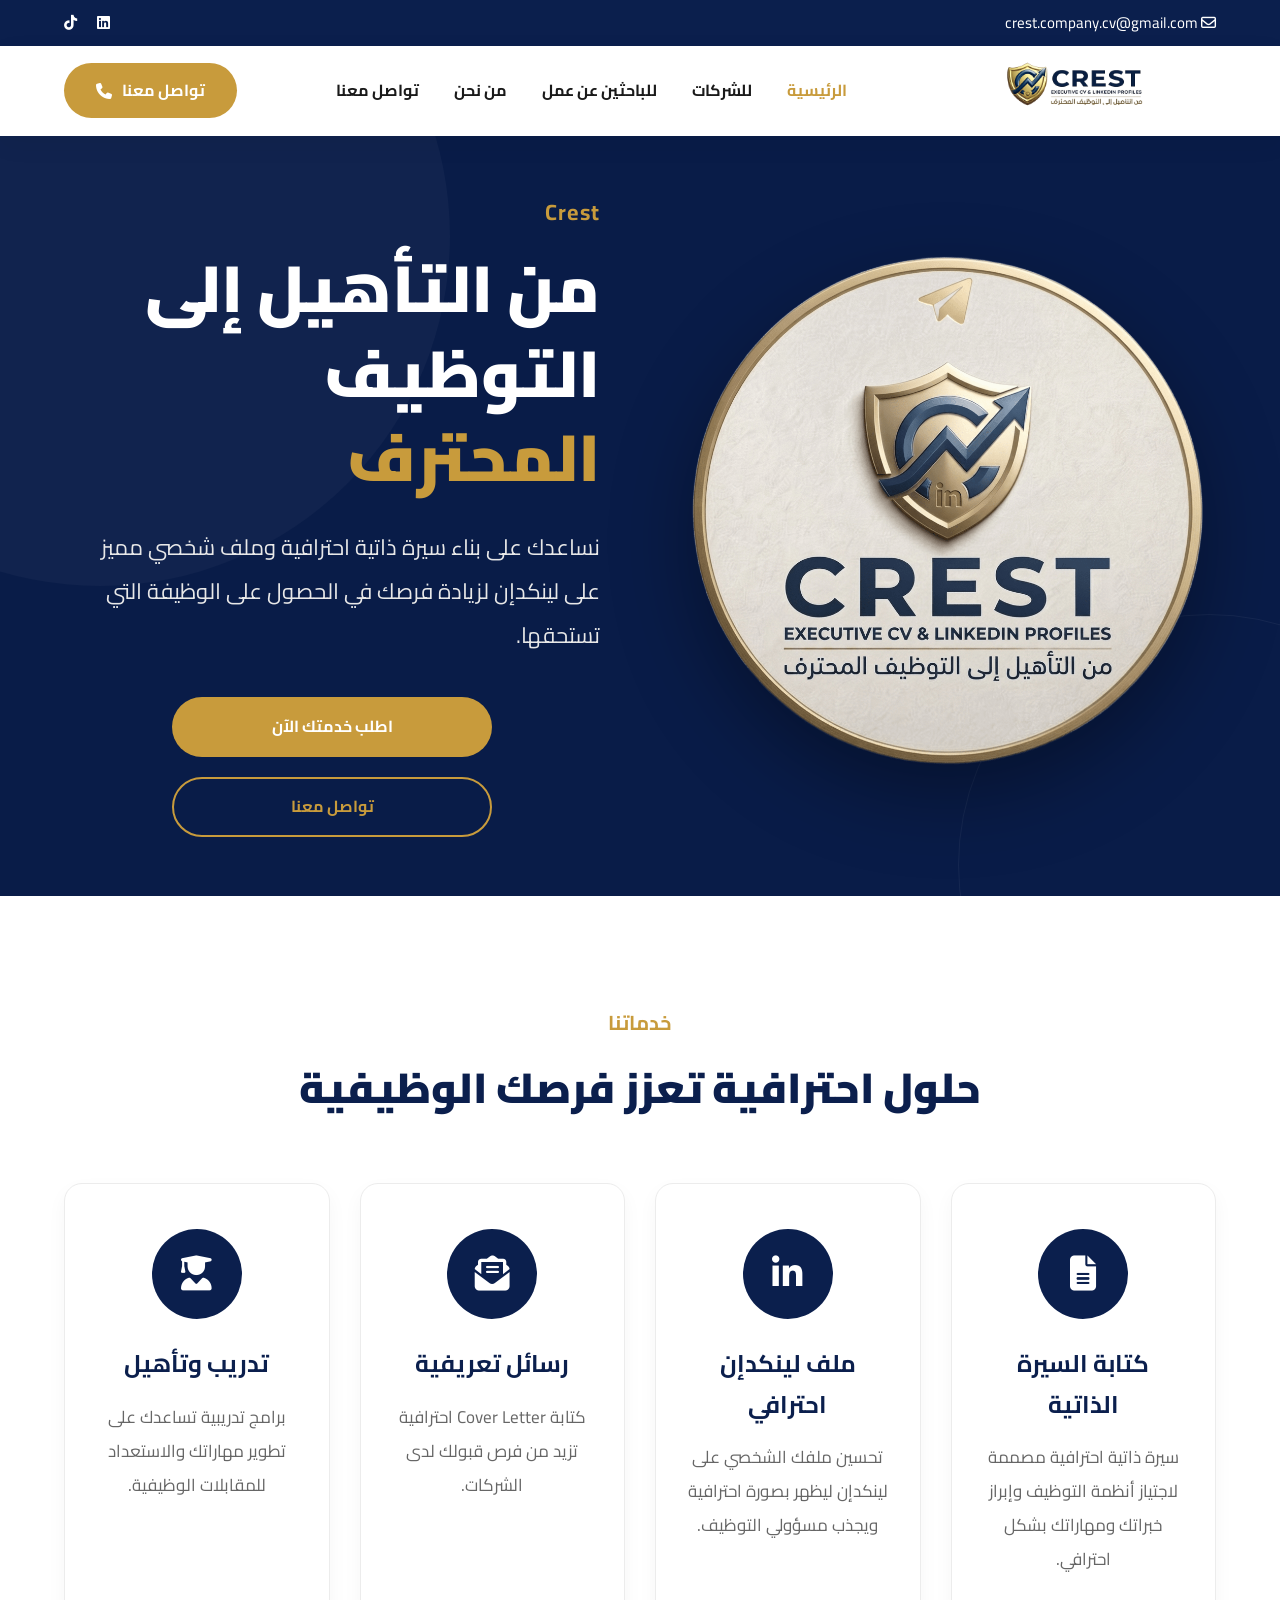
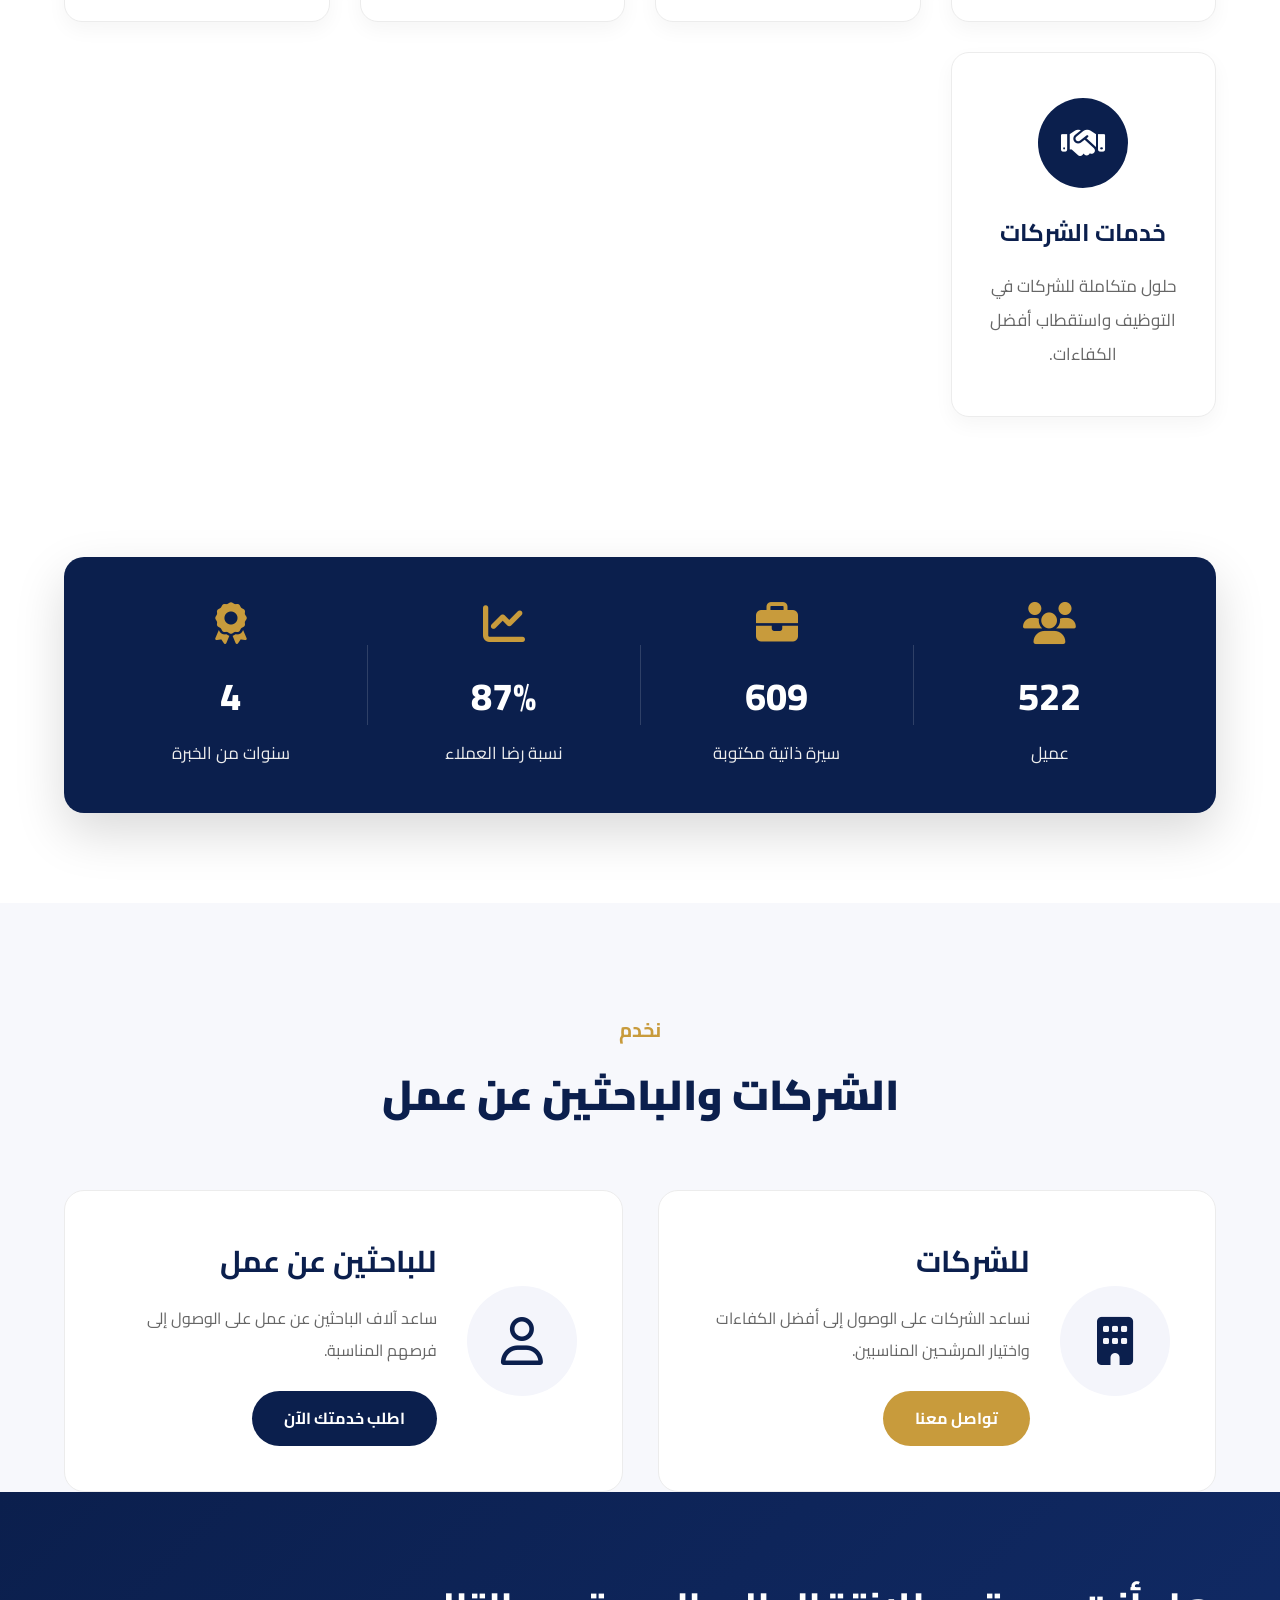
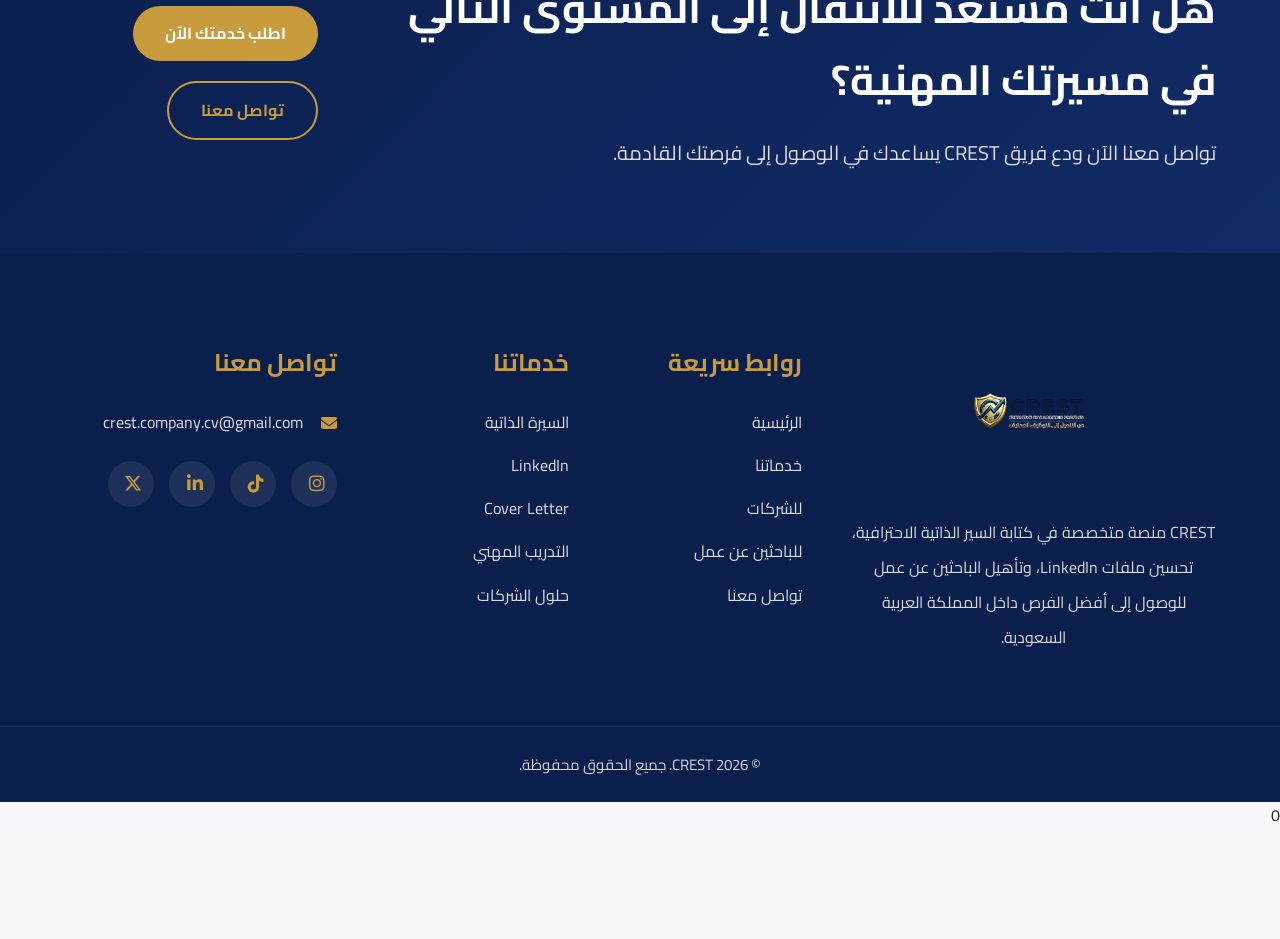
==== CREST/index.html @ f95379b5 "Google verification" ====
<!DOCTYPE html>
<html lang="ar" dir="rtl">

<head>

    <meta charset="UTF-8">
    <meta name="viewport" content="width=device-width, initial-scale=1.0">
    <meta name="google-site-verification" content="Z8TFWRILP4e37LYgR2bPrnrR2ME8YM6zNiNB2cB0xv8" />

    <title>CREST | Executive CV & LinkedIn Profiles</title>

    <!-- Google Font -->

    <link rel="preconnect" href="https://fonts.googleapis.com">

    <link rel="preconnect" href="https://fonts.gstatic.com" crossorigin>

    <link href="https://fonts.googleapis.com/css2?family=Cairo:wght@200;300;400;500;600;700;800;900&display=swap"
        rel="stylesheet">

    <!-- FontAwesome -->

    <link rel="stylesheet"
        href="https://cdnjs.cloudflare.com/ajax/libs/font-awesome/6.6.0/css/all.min.css">

    <!-- CSS -->

    <link rel="stylesheet" href="css/style.css">

    <link rel="stylesheet" href="css/responsive.css">

</head>

<body>

<!-- ===========================
Top Bar
=========================== -->

<div class="top-bar">

    <div class="container">

        <div class="top-right">

            <a href="https://mail.google.com/mail/?view=cm&fs=1&to=crest.company.cv@gmail.com" target="_blank">

                 <i class="fa-regular fa-envelope"></i>

                crest.company.cv@gmail.com

            </a>

            <a href="tel:+966551234567">

                

    
            </a>

        </div>

        <div class="top-left">

            <a href="#">

                <i class="fab fa-linkedin"></i>

            </a>

         <a href="https://www.tiktok.com/@crest_cv" target="_blank">
    <i class="fab fa-tiktok"></i>
</a>

        </div>

    </div>

</div>

<!-- ===========================
Navbar
=========================== -->

<header>
<nav class="navbar">

<div class="container">

<div class="logo">
    <a href="index.html">
        <img src="images/logo.png" alt="CREST Logo">
    </a>
</div>
    
<ul class="nav-links">

<li><a class="active" href="#">الرئيسية</a></li>

<li><a href="#">للشركات</a></li>

<li><a href="#">للباحثين عن عمل</a></li>

<li><a href="#">من نحن</a></li>

<li><a href="#">تواصل معنا</a></li>

</ul>

<a href="#" class="main-btn">

تواصل معنا

<i class="fa-solid fa-phone"></i>

</a>

<div class="menu" id="menu-btn">

    <i class="fa-solid fa-bars"></i>
</div>

</div>

</nav>

</header>

<!-- ===========================
Hero Section
=========================== -->

<section class="hero">

    <div class="container hero-container">

        <div class="hero-image">
            <img src="images/crest-hero.png" alt="CREST">
        </div>

        <div class="hero-content">

            <span class="small-title">
                Crest
            </span>

            <h1>
                من التأهيل إلى التوظيف
                <span>المحترف</span>
            </h1>

            <p>
                نساعدك على بناء سيرة ذاتية احترافية وملف شخصي مميز على لينكدإن
                لزيادة فرصك في الحصول على الوظيفة التي تستحقها.
            </p>

            <div class="hero-buttons">

                <a href="#" class="gold-btn">
                    اطلب خدمتك الآن
                </a>

                <a href="#" class="border-btn">
                    تواصل معنا
                </a>

            </div>

        </div>

    </div>

</section>

<!-- ===================================
Services Section
=================================== -->

<section class="services">

    <div class="container">

        <span class="section-subtitle">
            خدماتنا
        </span>

        <h2 class="section-title">
            حلول احترافية تعزز فرصك الوظيفية
        </h2>

        <div class="services-grid">

            <!-- Card 1 -->

            <div class="service-card">

                <div class="icon">

                    <i class="fa-solid fa-file-lines"></i>

                </div>

                <h3>كتابة السيرة الذاتية</h3>

                <p>
                    سيرة ذاتية احترافية مصممة لاجتياز أنظمة التوظيف
                    وإبراز خبراتك ومهاراتك بشكل احترافي.
                </p>

            </div>

            <!-- Card 2 -->

            <div class="service-card">

                <div class="icon">

                    <i class="fab fa-linkedin-in"></i>

                </div>

                <h3>ملف لينكدإن احترافي</h3>

                <p>
                    تحسين ملفك الشخصي على لينكدإن ليظهر
                    بصورة احترافية ويجذب مسؤولي التوظيف.
                </p>

            </div>

            <!-- Card 3 -->

            <div class="service-card">

                <div class="icon">

                    <i class="fa-solid fa-envelope-open-text"></i>

                </div>

                <h3>رسائل تعريفية</h3>

                <p>
                    كتابة Cover Letter احترافية تزيد
                    من فرص قبولك لدى الشركات.
                </p>

            </div>

            <!-- Card 4 -->

            <div class="service-card">

                <div class="icon">

                    <i class="fa-solid fa-user-graduate"></i>

                </div>

                <h3>تدريب وتأهيل</h3>

                <p>
                    برامج تدريبية تساعدك على تطوير
                    مهاراتك والاستعداد للمقابلات الوظيفية.
                </p>

            </div>

            <!-- Card 5 -->

            <div class="service-card">

                <div class="icon">

                    <i class="fa-solid fa-handshake"></i>

                </div>

                <h3>خدمات الشركات</h3>

                <p>
                    حلول متكاملة للشركات في التوظيف
                    واستقطاب أفضل الكفاءات.
                </p>

            </div>

        </div>

    </div>

</section>

<!-- ===================================
Statistics
=================================== -->

<section class="stats">

    <div class="container">

        <div class="stats-box">

            <div class="stat">
                <i class="fa-solid fa-users"></i>
                <h3 class="counter" data-target="2750">0</h3>
                <span>عميل</span>
            </div>

            <div class="stat">
                <i class="fa-solid fa-briefcase"></i>
                <h3 class="counter" data-target="3247">0</h3>
                <span>سيرة ذاتية مكتوبة</span>
            </div>

            <div class="stat">
                <i class="fa-solid fa-chart-line"></i>
                <h3 class="counter percent" data-target="95">0</h3>
                <span>نسبة رضا العملاء</span>
            </div>

            <div class="stat">
                <i class="fa-solid fa-award"></i>
                <h3 class="counter" data-target="4">0</h3>
                <span>سنوات من الخبرة</span>
            </div>

        </div>

    </div>

</section>

<!-- ===================================
For Companies & Job Seekers
=================================== -->

<section class="clients">

    <div class="container">

        <span class="section-subtitle">

            نخدم

        </span>

        <h2 class="section-title">

            الشركات والباحثين عن عمل

        </h2>

        <div class="client-wrapper">

            <!-- Companies -->

            <div class="client-box">

                <div class="client-icon">

                    <i class="fa-solid fa-building"></i>

                </div>

                <div class="client-content">

                    <h3>

                        للشركات

                    </h3>

                    <p>

                        نساعد الشركات على الوصول إلى أفضل
                        الكفاءات واختيار المرشحين المناسبين.

                    </p>

                    <a href="#" class="gold-btn">

                        تواصل معنا

                    </a>

                </div>

            </div>

            <!-- Job Seekers -->

            <div class="client-box">

                <div class="client-icon">

                    <i class="fa-regular fa-user"></i>

                </div>

                <div class="client-content">

                    <h3>

                        للباحثين عن عمل

                    </h3>

                    <p>

                        ساعد آلاف الباحثين عن عمل على
                        الوصول إلى فرصهم المناسبة.

                    </p>

                    <a href="#" class="blue-btn">

                        اطلب خدمتك الآن

                    </a>

                </div>

            </div>

        </div>

    </div>

<!-- ===================================
Contact Banner
=================================== -->

<section class="contact-banner">

    <div class="container">

        <div class="banner-content">

            <h2>
                هل أنت مستعد للانتقال إلى المستوى التالي في مسيرتك المهنية؟
            </h2>

            <p>
                تواصل معنا الآن ودع فريق CREST يساعدك في الوصول إلى فرصتك القادمة.
            </p>

        </div>

        <div class="banner-buttons">

            <a href="#" class="gold-btn">

                اطلب خدمتك الآن

            </a>

            <a href="#" class="border-btn">

                تواصل معنا

            </a>

        </div>

    </div>

</section>

<!-- ===================================
Footer
=================================== -->

<footer>

    <div class="container footer-grid">

        <!-- Logo -->

        <div class="footer-about">

            <img src="images/logo.png" class="footer-logo" alt="logo">

            <p>

                CREST منصة متخصصة في كتابة السير الذاتية الاحترافية،
                تحسين ملفات LinkedIn، وتأهيل الباحثين عن عمل للوصول
                إلى أفضل الفرص داخل المملكة العربية السعودية.

            </p>

        </div>

        <!-- Links -->

        <div class="footer-links">

            <h3>

                روابط سريعة

            </h3>

            <ul>

                <li><a href="#">الرئيسية</a></li>

                <li><a href="#">خدماتنا</a></li>

                <li><a href="#">للشركات</a></li>

                <li><a href="#">للباحثين عن عمل</a></li>

                <li><a href="#">تواصل معنا</a></li>

            </ul>

        </div>

        <!-- Services -->

        <div class="footer-links">

            <h3>

                خدماتنا

            </h3>

            <ul>

                <li><a href="#">السيرة الذاتية</a></li>

                <li><a href="#">LinkedIn</a></li>

                <li><a href="#">Cover Letter</a></li>

                <li><a href="#">التدريب المهني</a></li>

                <li><a href="#">حلول الشركات</a></li>

            </ul>

        </div>

        <!-- Contact -->

        <div class="footer-contact">

            <h3>

                تواصل معنا

            </h3>

            <p>

                <i class="fa-solid fa-envelope"></i>

                crest.company.cv@gmail.com

            </p>

         

            <div class="footer-social">

                <a href="https://www.instagram.com/crest_cv?igsh=MThjczRrYXMxOHI5dg==" target="_blank">

                        <i class="fab fa-instagram"></i>

                </a>

                <a href="https://www.tiktok.com/@crest_cv?_r=1&_t=ZS-98T04hACArZ" target="_blank">

                    <i class="fab fa-tiktok"></i>

                </a>

                <a href="#">

                    <i class="fab fa-linkedin-in"></i>

                </a>

                <a href="https://x.com/Crest_CV" target="_blank">

                    <i class="fab fa-x-twitter"></i>

                </a>

            </div>

        </div>

    </div>

    <!-- Copyright -->

    <div class="copyright">

        © 2026 CREST. جميع الحقوق محفوظة.

    </div>

</footer>0

<!-- ===================================
JavaScript
=================================== -->

<script src="js/script.js"></script>

</a>
</body>

</html>
---- CREST/css/style.css ----
/*=========================================
CREST WEBSITE
Author : ChatGPT
==========================================*/

*{
    margin:0;
    padding:0;
    box-sizing:border-box;
}

html{
    scroll-behavior:smooth;
}

body{

    font-family:'Cairo',sans-serif;

    background:#ffffff;

    color:#222;

    line-height:1.7;

    overflow-x:hidden;

}

img{

    max-width:100%;

    display:block;

}

a{

    text-decoration:none;

}

ul{

    list-style:none;

}

.container{

    width:90%;

    max-width:1250px;

    margin:auto;

}

/*=========================================
Colors
==========================================*/

:root{

    --blue:#0B1F4D;

    --gold:#C89B3C;

    --light:#F7F8FC;

    --dark:#1A1A1A;

    --gray:#777;

    --white:#ffffff;

    --transition:.35s ease;

}

/*=========================================
Top Bar
==========================================*/

.top-bar{

    background:var(--blue);

    color:#fff;

    padding:10px 0;

    font-size:15px;

}

.top-bar .container{

    display:flex;

    justify-content:space-between;

    align-items:center;

}

.top-right,

.top-left{

    display:flex;

    align-items:center;

    gap:20px;

}

.top-right a,

.top-left a{

    color:#fff;

    transition:.3s;

}

.top-right a:hover,

.top-left a:hover{

    color:var(--gold);

}

/*=========================================
Navbar
==========================================*/

header{

    position:sticky;

    top:0;

    z-index:999;

    background:#fff;

    box-shadow:0 8px 25px rgba(0,0,0,.05);

}

.navbar{

    height:90px;

}

.navbar .container{

    display:flex;

    justify-content:space-between;

    align-items:center;

    height:100%;

}

.logo img{
    width:120px;
    max-width:100%;
}

.nav-links{

    display:flex;

    gap:35px;

}

.nav-links li a{

    color:var(--dark);

    font-weight:700;

    transition:.3s;

    position:relative;

}

.nav-links li a:hover{

    color:var(--gold);

}

.nav-links li a.active{

    color:var(--gold);

}

.nav-links li a::after{

    content:"";

    position:absolute;

    bottom:-8px;

    right:0;

    width:0;

    height:2px;

    background:var(--gold);

    transition:.35s;

}

.nav-links li a:hover::after{

    width:100%;

}

/*=========================================
Buttons
==========================================*/

.main-btn,

.gold-btn,

.border-btn,

.blue-btn{

    display:inline-flex;

    align-items:center;

    justify-content:center;

    gap:10px;

    border-radius:50px;

    padding:14px 32px;

    font-weight:700;

    transition:.35s;

    cursor:pointer;

}

.main-btn{

    background:var(--gold);

    color:#fff;

}

.main-btn:hover{

    background:var(--blue);

}

.gold-btn{

    background:var(--gold);

    color:#fff;

}

.gold-btn:hover{

    transform:translateY(-5px);

    background:var(--blue);

}

.border-btn{

    border:2px solid var(--gold);

    color:var(--gold);

}

.border-btn:hover{

    background:var(--gold);

    color:#fff;

}

.blue-btn{

    background:var(--blue);

    color:#fff;

}

.blue-btn:hover{

    background:var(--gold);

}

/*=========================================
Menu Icon
==========================================*/

.menu{
    display:none;
    font-size:30px;
    cursor:pointer;
    color:#0B1F4D;
}

/*=========================================
Hero Section
==========================================*/

.hero{

    position:relative;

    background:linear-gradient(rgba(9,28,72,.92),rgba(9,28,72,.92)),
    url("../images/hero-bg.jpg") center center/cover no-repeat;

    min-height:760px;

    display:flex;

    align-items:center;

    overflow:hidden;

}

.hero::before{

    content:"";

    position:absolute;

    width:700px;

    height:700px;

    border-radius:50%;

    background:rgba(255,255,255,.03);

    top:-250px;

    left:-250px;

}

.hero::after{

    content:"";

    position:absolute;

    width:500px;

    height:500px;

    border-radius:50%;

    border:1px solid rgba(255,255,255,.05);

    bottom:-220px;

    right:-180px;

}

.hero-container{

    display:grid;

    grid-template-columns:1fr 1fr;

    align-items:center;

    gap:80px;

    position:relative;

    z-index:2;

}

.hero-content{

    color:#fff;

}

.small-title{

    display:inline-block;

    color:var(--gold);

    font-size:22px;

    font-weight:700;

    margin-bottom:15px;

    letter-spacing:1px;

}

.hero-content h1{

    font-size:65px;

    line-height:1.3;

    font-weight:900;

    margin-bottom:25px;

}

.hero-content h1 span{

    color:var(--gold);

}

.hero-content p{

    font-size:22px;

    color:#e8e8e8;

    line-height:2;

    max-width:620px;

    margin-bottom:40px;

}

.hero-buttons{

    display:flex;

    gap:20px;

    flex-wrap:wrap;

}

.hero-buttons .gold-btn{

    min-width:220px;

    height:60px;

}

.hero-buttons .border-btn{

    min-width:220px;

    height:60px;

}

/*=========================================
Hero Image
==========================================*/

.hero-image{

    display:flex;

    justify-content:center;

    align-items:center;

    position:relative;

}

.hero-image img{

    width:520px;

    max-width:100%;

    animation:floatImage 5s ease-in-out infinite;

    filter:drop-shadow(0 30px 40px rgba(0,0,0,.35));

}

@keyframes floatImage{

    0%{

        transform:translateY(0);

    }

    50%{

        transform:translateY(-18px);

    }

    100%{

        transform:translateY(0);

    }

}

/*=========================================
Section Title
==========================================*/

.section-subtitle{

    display:block;

    text-align:center;

    color:var(--gold);

    font-size:20px;

    font-weight:700;

    margin-bottom:12px;

}

.section-title{

    text-align:center;

    font-size:42px;

    color:var(--blue);

    margin-bottom:60px;

    font-weight:900;

}

/*=========================================
Services
==========================================*/

.services{

    padding:110px 0;

    background:#fff;

}

.services-grid{

    display:grid;

    grid-template-columns:repeat(auto-fit,minmax(230px,1fr));

    gap:30px;

}

.service-card{

    background:#fff;

    border-radius:18px;

    padding:45px 30px;

    text-align:center;

    border:1px solid #ececec;

    transition:.35s;

    box-shadow:0 8px 20px rgba(0,0,0,.04);

}

.service-card:hover{

    transform:translateY(-12px);

    box-shadow:0 25px 45px rgba(0,0,0,.12);

}

.service-card .icon{

    width:90px;

    height:90px;

    margin:auto;

    border-radius:50%;

    background:var(--blue);

    color:#fff;

    display:flex;

    justify-content:center;

    align-items:center;

    font-size:35px;

    margin-bottom:25px;

    transition:.35s;

}

.service-card:hover .icon{

    background:var(--gold);

}

.service-card h3{

    font-size:24px;

    color:var(--blue);

    margin-bottom:15px;

}

.service-card p{

    color:#666;

    line-height:2;

    font-size:17px;

}

/*=========================================
Statistics
==========================================*/

.stats{

    padding:30px 0 90px;

    background:#fff;

}

.stats-box{

    background:var(--blue);

    border-radius:20px;

    padding:45px;

    display:grid;

    grid-template-columns:repeat(4,1fr);

    gap:30px;

    color:#fff;

    box-shadow:0 20px 50px rgba(0,0,0,.15);

}

.stat{

    text-align:center;

    position:relative;

}

.stat:not(:last-child)::after{

    content:"";

    position:absolute;

    left:-15px;

    top:50%;

    transform:translateY(-50%);

    width:1px;

    height:80px;

    background:rgba(255,255,255,.15);

}

.stat i{

    font-size:42px;

    color:var(--gold);

    margin-bottom:20px;

}

.stat h3{

    font-size:38px;

    margin-bottom:10px;

    font-weight:800;

}

.stat span{

    color:#eee;

    font-size:17px;

}

/*=========================================
Companies & Job Seekers
==========================================*/

.clients{

    padding:110px 0;

    background:var(--light);

}

.client-wrapper{

    display:grid;

    grid-template-columns:repeat(2,1fr);

    gap:35px;

}

.client-box{

    background:#fff;

    border-radius:20px;

    padding:45px;

    display:flex;

    align-items:center;

    gap:30px;

    transition:.35s;

    border:1px solid #ececec;

}

.client-box:hover{

    transform:translateY(-10px);

    box-shadow:0 25px 45px rgba(0,0,0,.12);

}

.client-icon{

    width:110px;

    height:110px;

    border-radius:50%;

    background:#f4f5fb;

    display:flex;

    justify-content:center;

    align-items:center;

    flex-shrink:0;

}

.client-icon i{

    font-size:48px;

    color:var(--blue);

}

.client-content h3{

    color:var(--blue);

    font-size:30px;

    margin-bottom:15px;

}

.client-content p{

    color:#666;

    line-height:2;

    margin-bottom:25px;

}

/*=========================================
Contact Banner
==========================================*/

.contact-banner{

    background:linear-gradient(135deg,var(--blue),#112b67);

    padding:80px 0;

    color:#fff;

}

.contact-banner .container{

    display:flex;

    justify-content:space-between;

    align-items:center;

    gap:40px;

}

.banner-content h2{

    font-size:42px;

    margin-bottom:18px;

}

.banner-content p{

    color:#ddd;

    font-size:20px;

    line-height:2;

}

.banner-buttons{

    display:flex;

    gap:20px;

    flex-wrap:wrap;

}

/*=========================================
Footer
==========================================*/

footer{

    background:var(--blue);

    color:#fff;

    padding:90px 0 0;

}

.footer-grid{

    display:grid;

    grid-template-columns:2fr 1fr 1fr 1.5fr;

    gap:50px;

}

.footer-logo{

    width:220px;

    margin-bottom:25px;

}

.footer-about p{

    color:#d8d8d8;

    line-height:2.2;

    font-size:16px;

}

.footer-links h3,

.footer-contact h3{

    color:var(--gold);

    margin-bottom:25px;

    font-size:24px;

}

.footer-links ul{

    display:flex;

    flex-direction:column;

    gap:16px;

}

.footer-links a{

    color:#ddd;

    transition:.35s;

}

.footer-links a:hover{

    color:var(--gold);

    padding-right:8px;

}

.footer-contact p{

    display:flex;

    align-items:center;

    gap:12px;

    margin-bottom:18px;

    color:#ddd;

}

.footer-contact i{

    color:var(--gold);

    width:22px;

}

.footer-social{

    display:flex;

    gap:15px;

    margin-top:25px;

}

.footer-social a{

    width:46px;

    height:46px;

    border-radius:50%;

    background:rgba(255,255,255,.08);

    color:#fff;

    display:flex;

    justify-content:center;

    align-items:center;

    transition:.35s;

    font-size:18px;

}

.footer-social a:hover{

    background:var(--gold);

    transform:translateY(-6px);

}

.copyright{

    margin-top:70px;

    border-top:1px solid rgba(255,255,255,.08);

    text-align:center;

    padding:25px 0;

    color:#d6d6d6;

    font-size:15px;

}

/*=========================================
WhatsApp Button
==========================================*/

.whatsapp{

    position:fixed;

    right:30px;

    bottom:30px;

    width:68px;

    height:68px;

    border-radius:50%;

    background:#25D366;

    color:#fff;

    display:flex;

    justify-content:center;

    align-items:center;

    font-size:34px;

    box-shadow:0 10px 30px rgba(0,0,0,.25);

    z-index:9999;

    transition:.35s;

}

.whatsapp:hover{

    transform:scale(1.1);

}

/*=========================================
General Animation
==========================================*/

.fade-up{

    opacity:0;

    transform:translateY(40px);

    transition:1s;

}

.fade-up.active{

    opacity:1;

    transform:translateY(0);

}

.shadow{

    box-shadow:0 15px 40px rgba(0,0,0,.12);

}
.logo img{
    width:270px;
    max-width:100%;
    height:auto;
}

.hero{
    background:
linear-gradient(rgba(9,28,72,92), rgba(9,28,72,92)),
        url("../images/hero-bg.jpg");
     background-size: cover;
    background-position: center;
    background-repeat: no-repeat;
}
@media (max-width:768px){

    .menu{
        display:block !important;
    }

    .nav-links{
        display:none !important;
        flex-direction:column;
        width:100%;
        background:#fff;
    }

    .nav-links.active{
        display:flex !important;
    }

}
---- CREST/css/responsive.css ----
@media (max-width:768px){

    .container{
        width:95%;
    }

    /* الشريط العلوي */
    .top-bar .container{
        display:flex;
        justify-content:space-between;
        align-items:center;
        flex-wrap:wrap;
        gap:10px;
    }

    .top-left,
    .top-right{
        width:auto;
        display:flex;
        align-items:center;
        gap:12px;
    }

    /* شريط التنقل */
    .navbar{
        height:auto;
        padding:15px 0;
    }

    .navbar .container{
        display:flex;
        justify-content:space-between;
        align-items:center;
        flex-wrap:wrap;
        gap:15px;
    }

    .logo img{
        width:120px;
    }

    .nav-links{
        display:flex;
        flex-direction:row;
        justify-content:center;
        flex-wrap:wrap;
        gap:20px;
    }

    .main-btn{
        display:none;
    }

    /* الهيرو */
    .hero-container{
        display:flex;
        flex-direction:column-reverse;
        align-items:center;
        text-align:center;
        gap:30px;
    }

    .hero-content h1{
        font-size:42px;
        line-height:1.3;
    }

    .hero-content p{
        font-size:18px;
    }

    .hero-image img{
        width:280px;
    }

    /* الخدمات */
    .services-grid{
        grid-template-columns:1fr;
    }

    /* الإحصائيات */
    .stats-box{
        grid-template-columns:1fr 1fr;
    }

    /* الشركات */
    .client-wrapper{
        grid-template-columns:1fr;
    }

    /* الفوتر */
    .footer-grid{
        grid-template-columns:1fr;
        text-align:center;
    }

    .footer-social{
        justify-content:center;
    }

    .banner-content,
    .banner-buttons{
        text-align:center;
    }

    .contact-banner .container{
        flex-direction:column;
    }

}
@media (max-width:768px){

    .menu{
        display:block;
        font-size:30px;
        color:#0B1F4D;
        cursor:pointer;
    }

    .nav-links{
        display:none;
        flex-direction:column;
        width:100%;
        background:#fff;
        margin-top:15px;
        padding:20px 0;
        border-top:1px solid #eee;
    }

    .nav-links.active{
        display:flex;
    }

    .nav-links li{
        width:100%;
        text-align:center;
        padding:12px 0;
    }

    .main-btn{
        display:none;
    }

    .navbar .container{
        flex-direction:row;
        justify-content:space-between;
        align-items:center;
        flex-wrap:wrap;
    }

    .logo img{
        width:130px;
    }

}
@media (max-width:768px){

    .menu{
        display:block !important;
        order:1;
    }

    .logo{
        order:2;
    }

    .nav-links{
        display:none !important;
        width:100%;
        flex-direction:column;
        background:#fff;
        margin-top:15px;
    }

    .nav-links.active{
        display:flex !important;
    }

    .nav-links li{
        text-align:center;
        padding:15px 0;
        border-bottom:1px solid #eee;
    }

}
.hero-buttons{
    justify-content:center;
    align-items:center;
    width:100%;
}

.hero-buttons .gold-btn,
.hero-buttons .border-btn{
    width:90%;
    max-width:320px;
}
.footer-about{
    display:flex;
    flex-direction:column;
    align-items:center;
    text-align:center;
}

.footer-logo{
    margin:0 auto 25px;
}
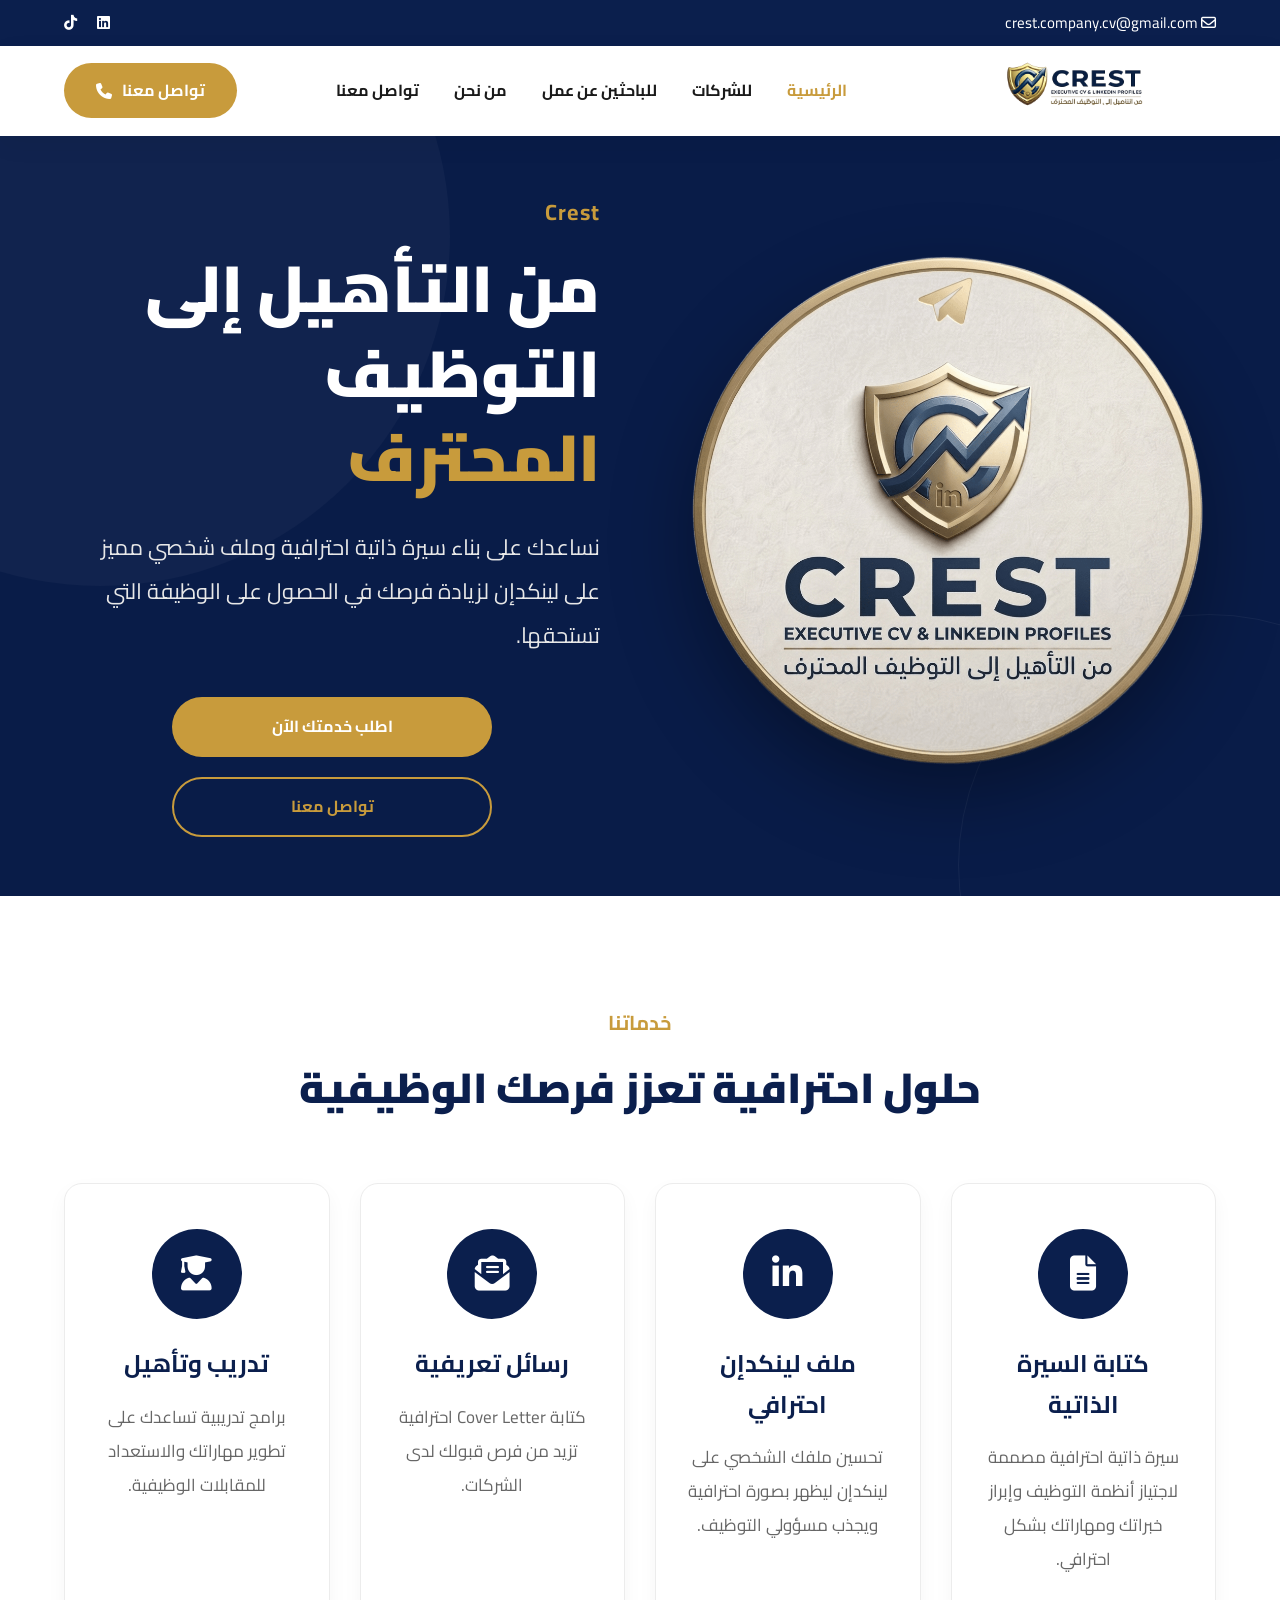
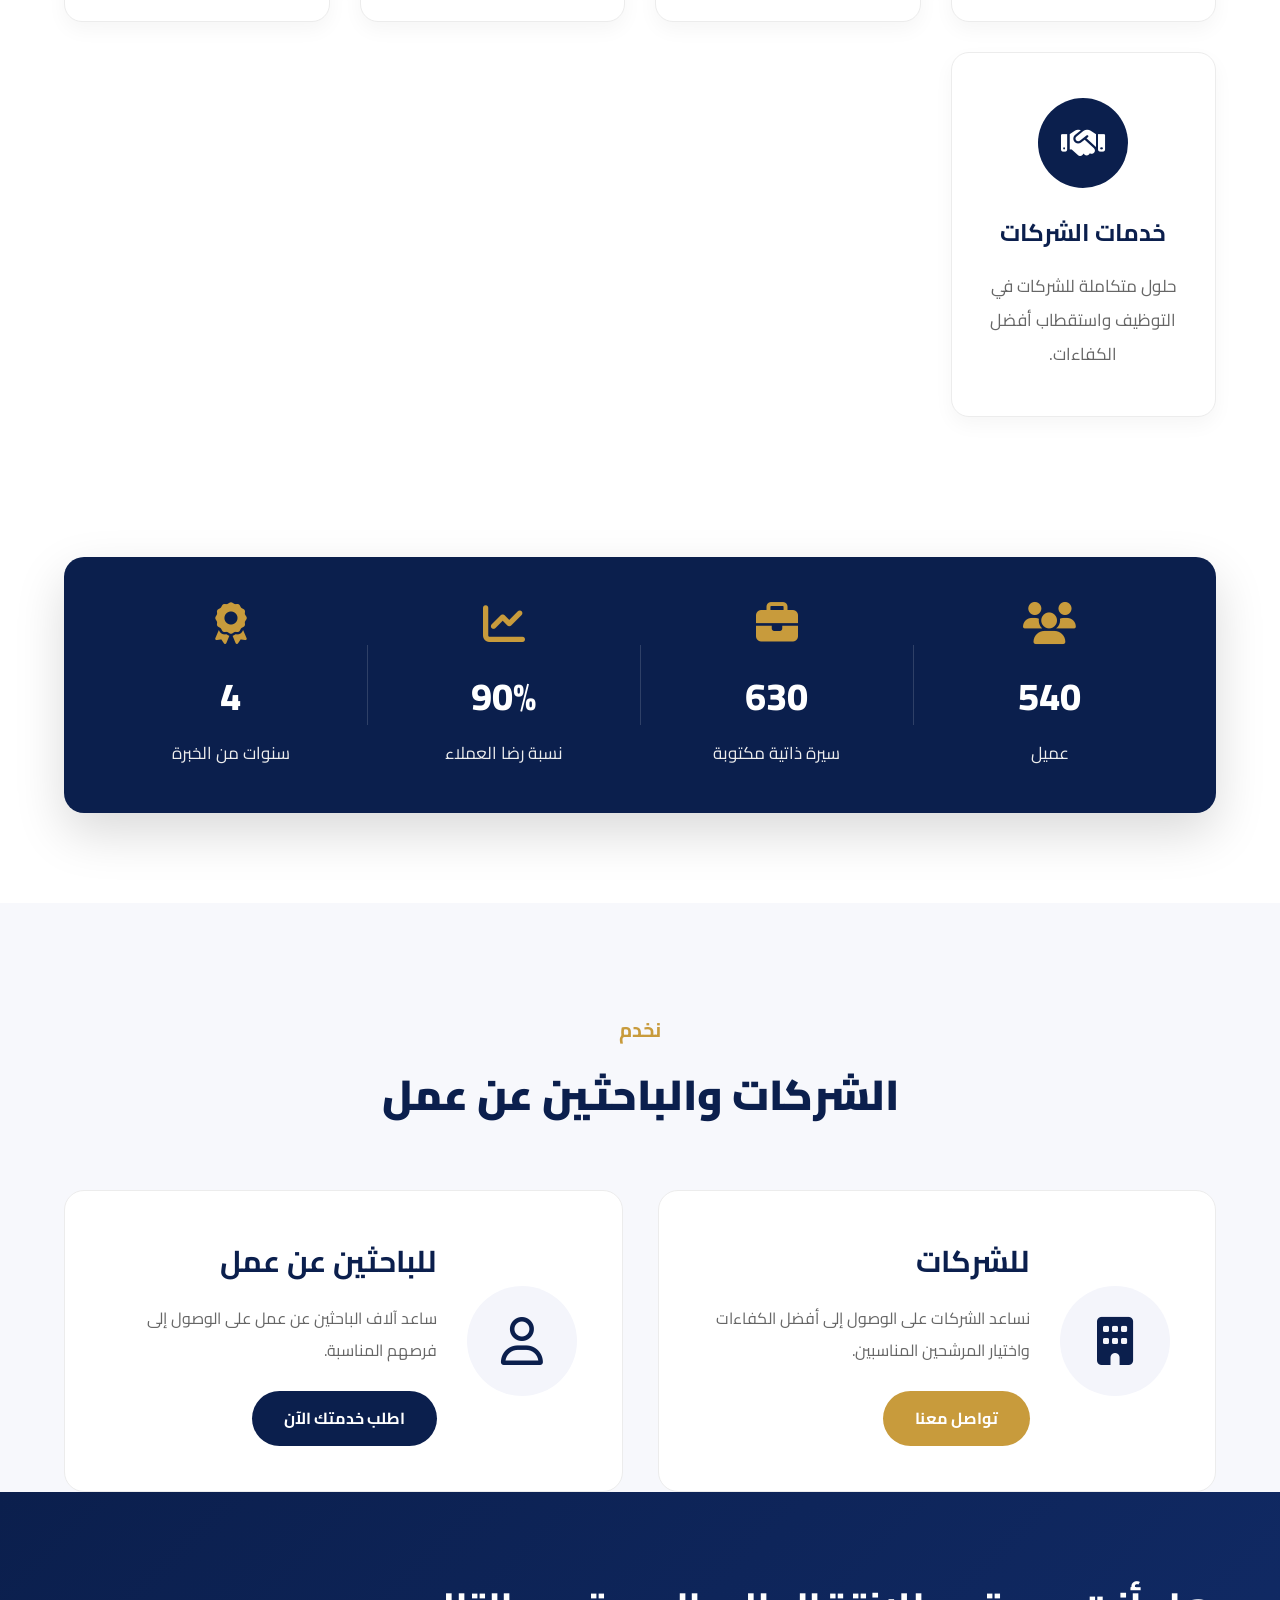
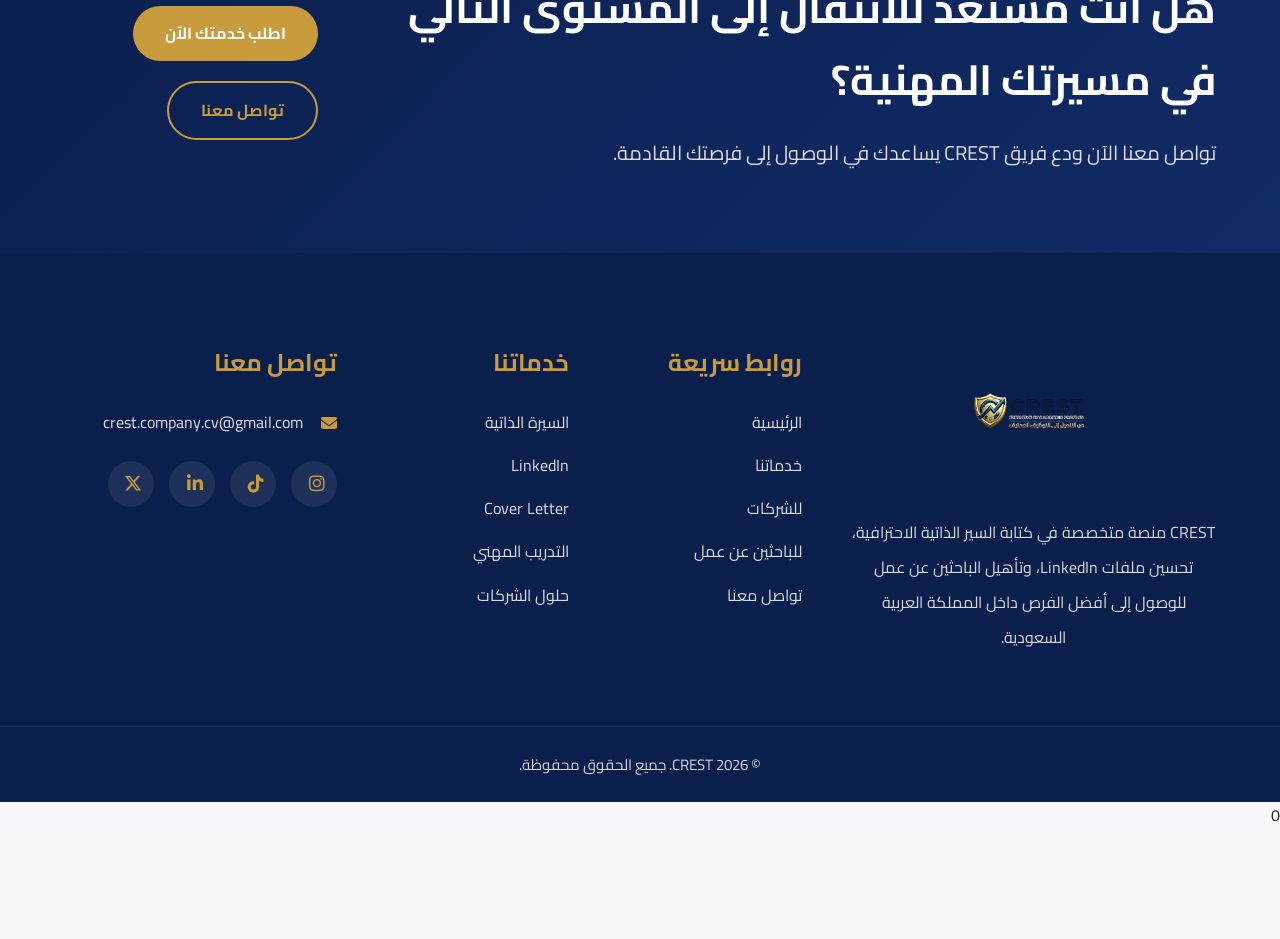
==== commit aa683170: "Update SEO" ====
--- a/CREST/index.html
+++ b/CREST/index.html
@@ -3,11 +3,23 @@
 
 <head>
 
-    <meta charset="UTF-8">
-    <meta name="viewport" content="width=device-width, initial-scale=1.0">
-    <meta name="google-site-verification" content="Z8TFWRILP4e37LYgR2bPrnrR2ME8YM6zNiNB2cB0xv8" />
-
-    <title>CREST | Executive CV & LinkedIn Profiles</title>
+<meta charset="UTF-8">
+<meta name="viewport" content="width=device-width, initial-scale=1.0">
+<meta name="google-site-verification" content="...">
+
+<meta name="description" content="Crest Pro provides professional CV writing, ATS resume optimization, LinkedIn profile creation, and executive resume services.">
+
+<meta name="keywords" content="Crest Pro, CV Writing, Resume, ATS Resume, LinkedIn Profile, Executive CV, Career Services">
+
+<meta name="author" content="Crest Pro">
+
+<meta property="og:title" content="Crest Pro | Professional CV & LinkedIn Profile Services">
+<meta property="og:description" content="Professional CV writing and LinkedIn optimization services.">
+<meta property="og:type" content="website">
+<meta property="og:url" content="https://crestcompany.github.io/Crestt/">
+<meta property="og:image" content="https://crestcompany.github.io/Crestt/images/logo.png">
+
+<title>Crest Pro | Professional CV & LinkedIn Profile Services</title>
 
     <!-- Google Font -->
 
